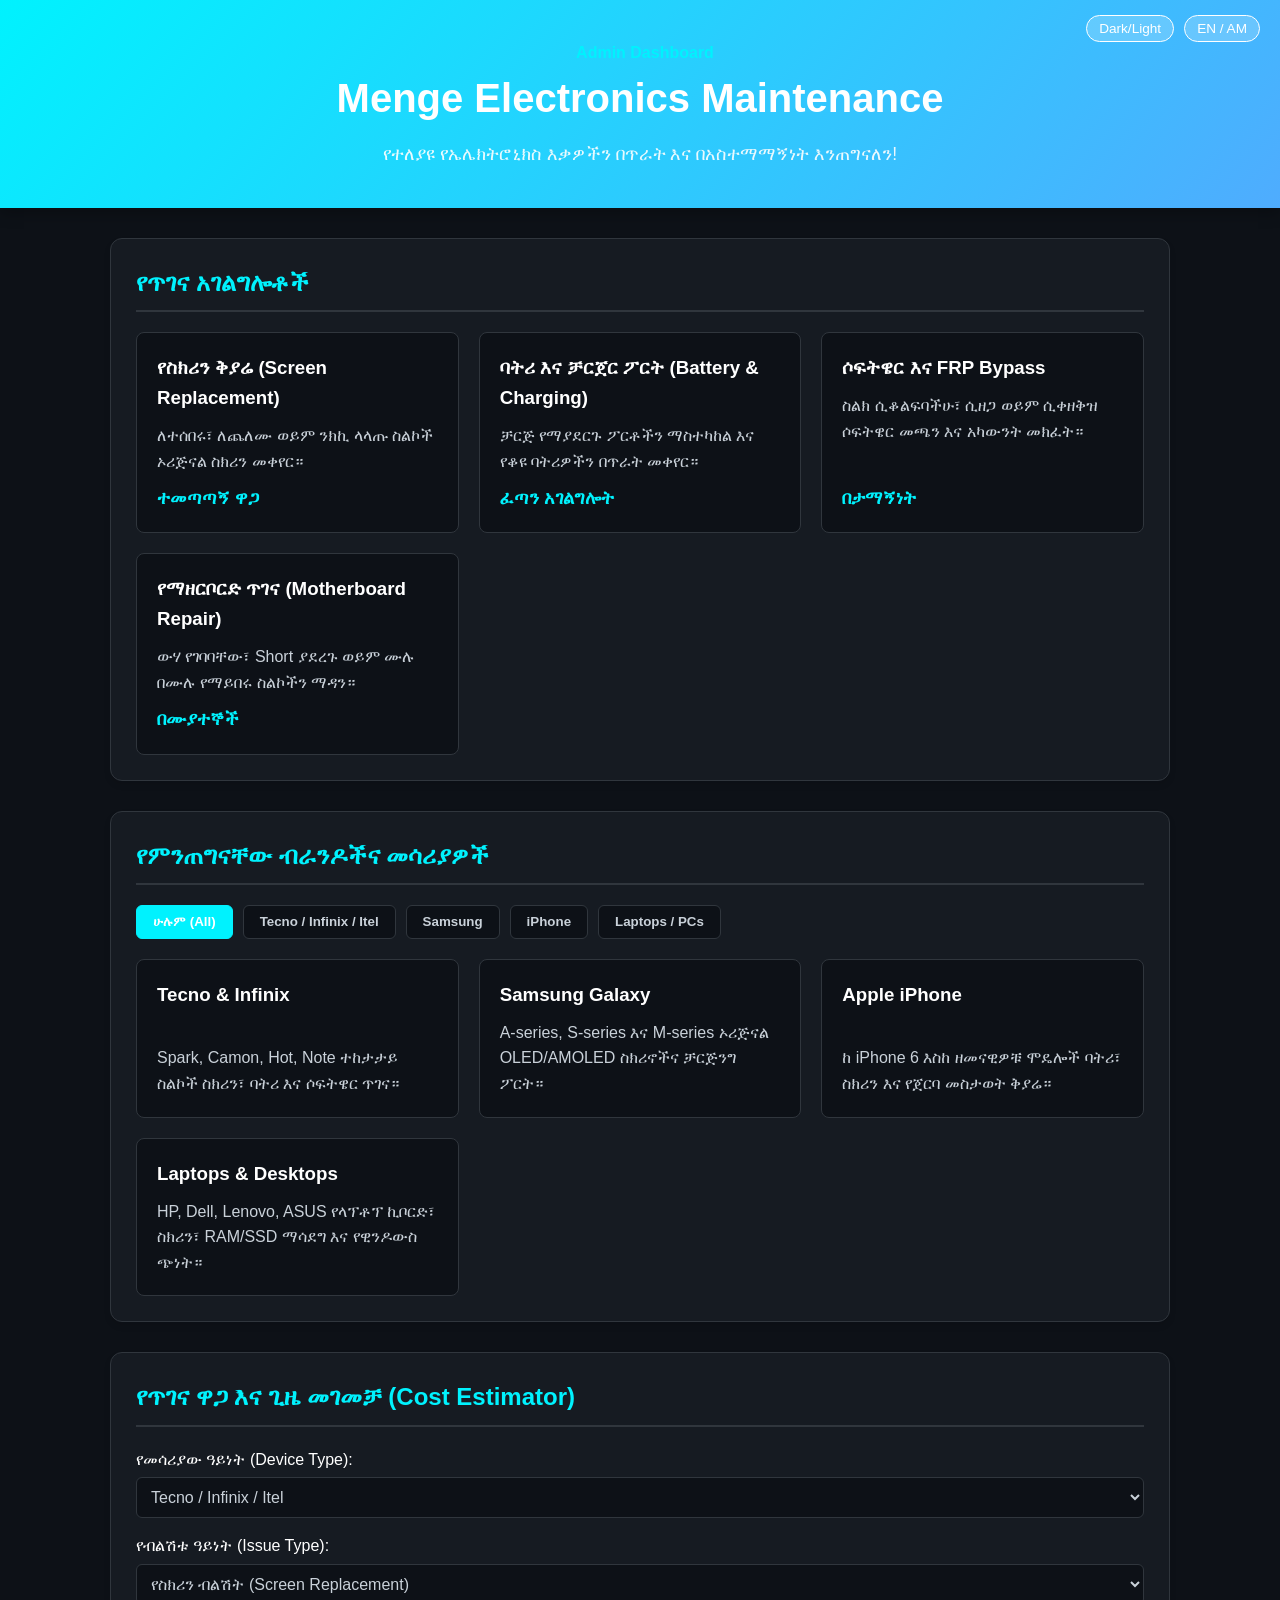
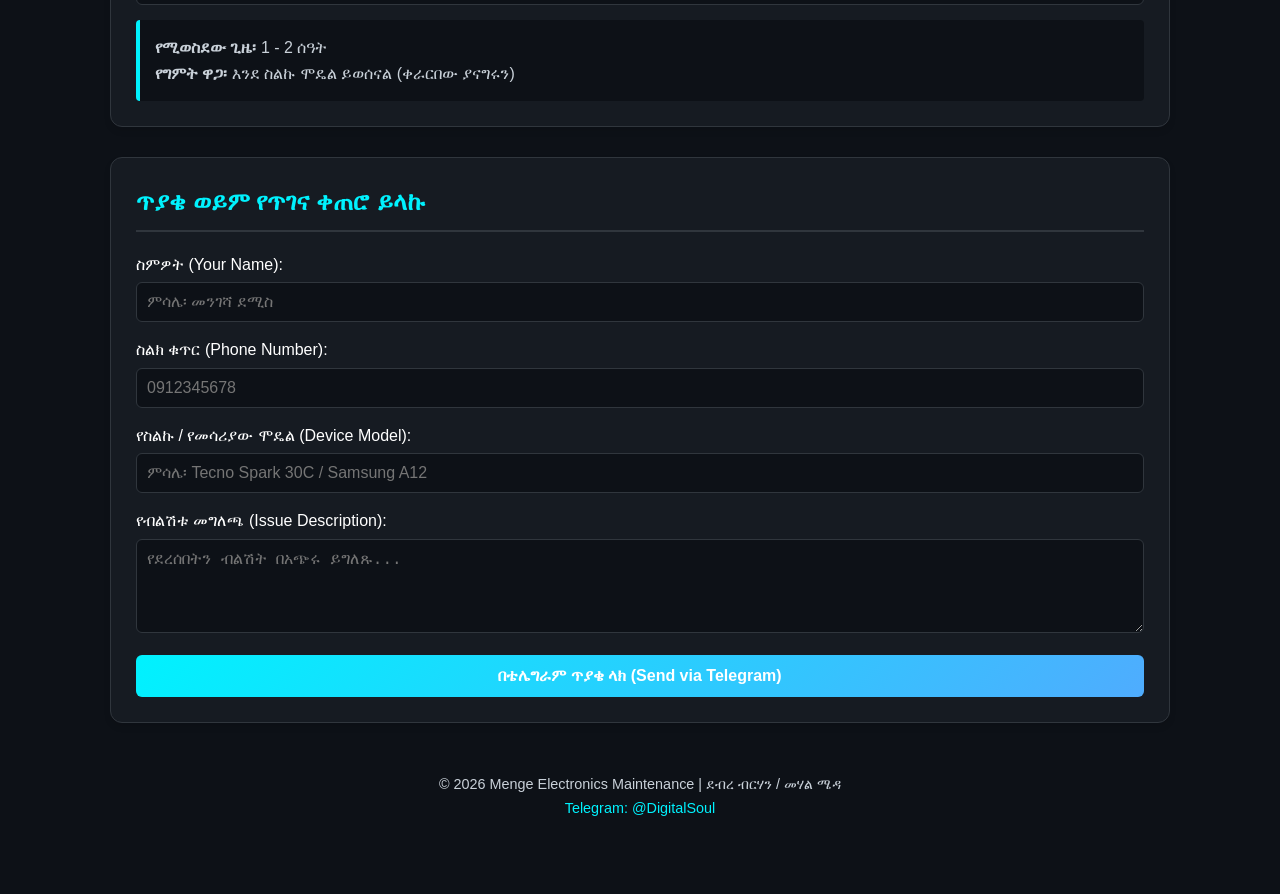
==== index.html @ 3db89419 "Add link to Admin Dashboard in index.html" ====
<!DOCTYPE html>
<html lang="am">
<head>
    <meta charset="UTF-8">
    <meta name="viewport" content="width=device-width, initial-scale=1.0">
    <title>Menge Electronics Maintenance</title>
    <style>
        :root {
            --bg-color: #0d1117;
            --card-bg: #161b22;
            --text-color: #c9d1d9;
            --text-heading: #ffffff;
            --accent-color: #00f2fe;
            --accent-secondary: #4facfe;
            --border-color: #30363d;
            --font-main: 'Segoe UI', Tahoma, Geneva, Verdana, sans-serif;
        }

        [data-theme="light"] {
            --bg-color: #f4f6f9;
            --card-bg: #ffffff;
            --text-color: #24292e;
            --text-heading: #000000;
            --accent-color: #0052d4;
            --accent-secondary: #4364f7;
            --border-color: #e1e4e8;
        }

        * {
            box-sizing: border-box;
            margin: 0;
            padding: 0;
            transition: background-color 0.3s, color 0.3s;
        }

        body {
            font-family: var(--font-main);
            background-color: var(--bg-color);
            color: var(--text-color);
            line-height: 1.6;
            padding-bottom: 50px;
        }

        header {
            background: linear-gradient(135deg, var(--accent-color), var(--accent-secondary));
            color: #fff;
            padding: 40px 20px;
            text-align: center;
            position: relative;
            box-shadow: 0 4px 15px rgba(0,0,0,0.3);
        }

        header h1 {
            font-size: 2.5rem;
            margin-bottom: 10px;
            color: #fff;
        }

        header p {
            font-size: 1.1rem;
            opacity: 0.9;
        }

        .controls {
            position: absolute;
            top: 15px;
            right: 20px;
            display: flex;
            gap: 10px;
        }

        .btn-ctrl {
            background: rgba(255,255,255,0.2);
            border: 1px solid #fff;
            color: #fff;
            padding: 5px 12px;
            border-radius: 20px;
            cursor: pointer;
            font-size: 0.85rem;
        }

        .btn-ctrl:hover {
            background: rgba(255,255,255,0.4);
        }

        .container {
            max-width: 1100px;
            margin: 30px auto;
            padding: 0 20px;
        }

        section {
            background: var(--card-bg);
            border: 1px solid var(--border-color);
            border-radius: 12px;
            padding: 25px;
            margin-bottom: 30px;
            box-shadow: 0 4px 6px rgba(0,0,0,0.1);
        }

        h2 {
            color: var(--accent-color);
            margin-bottom: 20px;
            border-bottom: 2px solid var(--border-color);
            padding-bottom: 8px;
            font-size: 1.5rem;
        }

        /* Filter Controls */
        .filter-buttons {
            display: flex;
            flex-wrap: wrap;
            gap: 10px;
            margin-bottom: 20px;
        }

        .filter-btn {
            background: var(--bg-color);
            color: var(--text-color);
            border: 1px solid var(--border-color);
            padding: 8px 16px;
            border-radius: 6px;
            cursor: pointer;
            font-weight: bold;
        }

        .filter-btn.active, .filter-btn:hover {
            background: var(--accent-color);
            color: #fff;
            border-color: var(--accent-color);
        }

        /* Service & Device Cards Grid */
        .grid {
            display: grid;
            grid-template-columns: repeat(auto-fit, minmax(280px, 1fr));
            gap: 20px;
        }

        .card {
            background: var(--bg-color);
            border: 1px solid var(--border-color);
            border-radius: 8px;
            padding: 20px;
            display: flex;
            flex-direction: column;
            justify-content: space-between;
        }

        .card h3 {
            color: var(--text-heading);
            margin-bottom: 10px;
        }

        .card .price {
            color: var(--accent-color);
            font-weight: bold;
            font-size: 1.1rem;
            margin-top: 10px;
        }

        /* Form & Estimator Styles */
        .form-group {
            margin-bottom: 15px;
        }

        label {
            display: block;
            margin-bottom: 5px;
            color: var(--text-heading);
            font-weight: 500;
        }

        input, select, textarea {
            width: 100%;
            padding: 10px;
            background: var(--bg-color);
            border: 1px solid var(--border-color);
            color: var(--text-color);
            border-radius: 6px;
            font-size: 1rem;
        }

        input:focus, select:focus, textarea:focus {
            outline: none;
            border-color: var(--accent-color);
        }

        .btn-submit {
            background: linear-gradient(135deg, var(--accent-color), var(--accent-secondary));
            color: #fff;
            border: none;
            padding: 12px 20px;
            border-radius: 6px;
            cursor: pointer;
            font-size: 1rem;
            font-weight: bold;
            width: 100%;
        }

        .btn-submit:hover {
            opacity: 0.9;
        }

        .estimate-result {
            margin-top: 15px;
            padding: 15px;
            background: var(--bg-color);
            border-left: 4px solid var(--accent-color);
            border-radius: 4px;
        }

        footer {
            text-align: center;
            padding: 20px;
            color: var(--text-color);
            font-size: 0.9rem;
        }

        a {
            color: var(--accent-color);
            text-decoration: none;
        }

        a:hover {
            text-decoration: underline;
        }
    </style>
</head>
<body>

    <header>
        <div class="controls">
            <button class="btn-ctrl" onclick="toggleTheme()">Dark/Light</button>
            <button class="btn-ctrl" onclick="toggleLanguage()">EN / AM</button>
        </div>
        <a href="admin.html" style="color: var(--accent-color); font-weight: bold; margin-left: 10px;">Admin Dashboard</a>
        <h1 id="title">Menge Electronics Maintenance</h1>
        <p id="subtitle">የተለያዩ የኤሌክትሮኒክስ እቃዎችን በጥራት እና በአስተማማኝነት እንጠግናለን!</p>
    </header>

    <div class="container">

        <!-- 1. የምንሰጣቸው አገልግሎቶች -->
        <section>
            <h2 id="sec-services">የጥገና አገልግሎቶች</h2>
            <div class="grid">
                <div class="card">
                    <div>
                        <h3 id="srv1-title">የስክሪን ቅያሬ (Screen Replacement)</h3>
                        <p id="srv1-desc">ለተሰበሩ፣ ለጨለሙ ወይም ንክኪ ላላጡ ስልኮች ኦሪጅናል ስክሪን መቀየር።</p>
                    </div>
                    <div class="price">ተመጣጣኝ ዋጋ</div>
                </div>
                <div class="card">
                    <div>
                        <h3 id="srv2-title">ባትሪ እና ቻርጀር ፖርት (Battery & Charging)</h3>
                        <p id="srv2-desc">ቻርጅ የማያደርጉ ፖርቶችን ማስተካከል እና የቆዩ ባትሪዎችን በጥራት መቀየር።</p>
                    </div>
                    <div class="price">ፈጣን አገልግሎት</div>
                </div>
                <div class="card">
                    <div>
                        <h3 id="srv3-title">ሶፍትዌር እና FRP Bypass</h3>
                        <p id="srv3-desc">ስልክ ሲቆልፍባችሁ፣ ሲዘጋ ወይም ሲቀዘቅዝ ሶፍትዌር መጫን እና አካውንት መክፈት።</p>
                    </div>
                    <div class="price">በታማኝነት</div>
                </div>
                <div class="card">
                    <div>
                        <h3 id="srv4-title">የማዘርቦርድ ጥገና (Motherboard Repair)</h3>
                        <p id="srv4-desc">ውሃ የገባባቸው፣ Short ያደረጉ ወይም ሙሉ በሙሉ የማይበሩ ስልኮችን ማዳን።</p>
                    </div>
                    <div class="price">በሙያተኞች</div>
                </div>
            </div>
        </section>

        <!-- 2. የምንጠግናቸው የኤሌክትሮኒክስ ዓይነቶች -->
        <section>
            <h2 id="sec-brands">የምንጠግናቸው ብራንዶችና መሳሪያዎች</h2>
            <div class="filter-buttons">
                <button class="filter-btn active" onclick="filterBrands('all')">ሁሉም (All)</button>
                <button class="filter-btn" onclick="filterBrands('tecno')">Tecno / Infinix / Itel</button>
                <button class="filter-btn" onclick="filterBrands('samsung')">Samsung</button>
                <button class="filter-btn" onclick="filterBrands('iphone')">iPhone</button>
                <button class="filter-btn" onclick="filterBrands('laptop')">Laptops / PCs</button>
            </div>
            
            <div class="grid" id="brand-grid">
                <div class="card brand-item tecno">
                    <h3>Tecno & Infinix</h3>
                    <p>Spark, Camon, Hot, Note ተከታታይ ስልኮች ስክሪን፣ ባትሪ እና ሶፍትዌር ጥገና።</p>
                </div>
                <div class="card brand-item samsung">
                    <h3>Samsung Galaxy</h3>
                    <p>A-series, S-series እና M-series ኦሪጅናል OLED/AMOLED ስክሪኖችና ቻርጅንግ ፖርት።</p>
                </div>
                <div class="card brand-item iphone">
                    <h3>Apple iPhone</h3>
                    <p>ከ iPhone 6 እስከ ዘመናዊዎቹ ሞዴሎች ባትሪ፣ ስክሪን እና የጀርባ መስታወት ቅያሬ።</p>
                </div>
                <div class="card brand-item laptop">
                    <h3>Laptops & Desktops</h3>
                    <p>HP, Dell, Lenovo, ASUS የላፕቶፕ ኪቦርድ፣ ስክሪን፣ RAM/SSD ማሳደግ እና የዊንዶውስ ጭነት።</p>
                </div>
            </div>
        </section>

        <!-- 3. የዋጋ እና ጊዜ መገመቻ Calculator -->
        <section>
            <h2 id="sec-calc">የጥገና ዋጋ እና ጊዜ መገመቻ (Cost Estimator)</h2>
            <div class="form-group">
                <label id="lbl-devtype">የመሳሪያው ዓይነት (Device Type):</label>
                <select id="calc-device" onchange="calculateEstimate()">
                    <option value="tecno">Tecno / Infinix / Itel</option>
                    <option value="samsung">Samsung</option>
                    <option value="iphone">iPhone</option>
                    <option value="laptop">Laptop / PC</option>
                </select>
            </div>
            <div class="form-group">
                <label id="lbl-issue">የብልሽቱ ዓይነት (Issue Type):</label>
                <select id="calc-issue" onchange="calculateEstimate()">
                    <option value="screen">የስክሪን ብልሽት (Screen Replacement)</option>
                    <option value="battery">የባትሪ / ቻርጀር ፖርት (Battery/Charging)</option>
                    <option value="software">የሶፍትዌር ችግር (Software / FRP)</option>
                    <option value="board">የማዘርቦርድ / የውሃ አደጋ (Motherboard Issue)</option>
                </select>
            </div>
            <div class="estimate-result" id="estimate-output">
                <strong>የሚወስደው ጊዜ፡</strong> 1 - 2 ሰዓት <br>
                <strong>የግምት ዋጋ፡</strong> እንደ ስልኩ ሞዴል ይወሰናል (ቀራርበው ያናግሩን)
            </div>
        </section>

        <!-- 4. የጥገና ቀጠሮ እና ጥያቄ መላኪያ -->
        <section>
            <h2 id="sec-contact">ጥያቄ ወይም የጥገና ቀጠሮ ይላኩ</h2>
            <form onsubmit="sendTelegram(event)">
                <div class="form-group">
                    <label id="lbl-name">ስምዎት (Your Name):</label>
                    <input type="text" id="cust-name" required placeholder="ምሳሌ፡ መንገሻ ደሚስ">
                </div>
                <div class="form-group">
                    <label id="lbl-phone">ስልክ ቁጥር (Phone Number):</label>
                    <input type="tel" id="cust-phone" required placeholder="0912345678">
                </div>
                <div class="form-group">
                    <label id="lbl-model">የስልኩ / የመሳሪያው ሞዴል (Device Model):</label>
                    <input type="text" id="cust-model" placeholder="ምሳሌ፡ Tecno Spark 30C / Samsung A12">
                </div>
                <div class="form-group">
                    <label id="lbl-desc">የብልሽቱ መግለጫ (Issue Description):</label>
                    <textarea id="cust-msg" rows="4" placeholder="የደረሰበትን ብልሽት በአጭሩ ይግለጹ..."></textarea>
                </div>
                <button type="submit" class="btn-submit" id="btn-send">በቴሌግራም ጥያቄ ላክ (Send via Telegram)</button>
            </form>
        </section>

    </div>

    <footer>
        <p>&copy; 2026 Menge Electronics Maintenance | ደብረ ብርሃን / መሃል ሜዳ</p>
        <p><a href="https://t.me/DigitalSoul" target="_blank">Telegram: @DigitalSoul</a></p>
    </footer>

    <script>
        // Language State & Content
        let currentLang = 'am';
        const langData = {
            am: {
                title: "Menge Electronics Maintenance",
                subtitle: "የተለያዩ የኤሌክትሮኒክስ እቃዎችን በጥራት እና በአስተማማኝነት እንጠግናለን!",
                secServices: "የጥገና አገልግሎቶች",
                secBrands: "የምንጠግናቸው ብራንዶችና መሳሪያዎች",
                secCalc: "የጥገና ዋጋ እና ጊዜ መገመቻ (Cost Estimator)",
                secContact: "ጥያቄ ወይም የጥገና ቀጠሮ ይላኩ",
                lblDevtype: "የመሳሪያው ዓይነት (Device Type):",
                lblIssue: "የብልሽቱ ዓይነት (Issue Type):",
                lblName: "ስምዎት (Your Name):",
                lblPhone: "ስልክ ቁጥር (Phone Number):",
                lblModel: "የስልኩ / የመሳሪያው ሞዴል (Device Model):",
                lblDesc: "የብልሽቱ መግለጫ (Issue Description):",
                btnSend: "በቴሌግራም ጥያቄ ላክ (Send via Telegram)"
            },
            en: {
                title: "Menge Electronics Maintenance",
                subtitle: "Professional & Reliable Electronics Repair Services!",
                secServices: "Our Repair Services",
                secBrands: "Supported Brands & Devices",
                secCalc: "Repair Cost & Time Estimator",
                secContact: "Book a Repair or Send Inquiry",
                lblDevtype: "Device Type:",
                lblIssue: "Issue Type:",
                lblName: "Your Name:",
                lblPhone: "Phone Number:",
                lblModel: "Device Model:",
                lblDesc: "Issue Description:",
                btnSend: "Send via Telegram"
            }
        };

        function toggleLanguage() {
            currentLang = currentLang === 'am' ? 'en' : 'am';
            const data = langData[currentLang];
            document.getElementById('title').innerText = data.title;
            document.getElementById('subtitle').innerText = data.subtitle;
            document.getElementById('sec-services').innerText = data.secServices;
            document.getElementById('sec-brands').innerText = data.secBrands;
            document.getElementById('sec-calc').innerText = data.secCalc;
            document.getElementById('sec-contact').innerText = data.secContact;
            document.getElementById('lbl-devtype').innerText = data.lblDevtype;
            document.getElementById('lbl-issue').innerText = data.lblIssue;
            document.getElementById('lbl-name').innerText = data.lblName;
            document.getElementById('lbl-phone').innerText = data.lblPhone;
            document.getElementById('lbl-model').innerText = data.lblModel;
            document.getElementById('lbl-desc').innerText = data.lblDesc;
            document.getElementById('btn-send').innerText = data.btnSend;
        }

        // Theme Switcher
        function toggleTheme() {
            const body = document.body;
            if (body.getAttribute('data-theme') === 'light') {
                body.removeAttribute('data-theme');
            } else {
                body.setAttribute('data-theme', 'light');
            }
        }

        // Brand Filter Function
        function filterBrands(category) {
            const items = document.querySelectorAll('.brand-item');
            const btns = document.querySelectorAll('.filter-btn');
            
            btns.forEach(btn => btn.classList.remove('active'));
            event.target.classList.add('active');

            items.forEach(item => {
                if (category === 'all' || item.classList.contains(category)) {
                    item.style.display = 'block';
                } else {
                    item.style.display = 'none';
                }
            });
        }

        // Estimator Calculation
        function calculateEstimate() {
            const device = document.getElementById('calc-device').value;
            const issue = document.getElementById('calc-issue').value;
            const output = document.getElementById('estimate-output');

            let time = "1 - 2 ሰዓት";
            let note = "እንደ ሞዴሉ ይለያያል";

            if (issue === 'screen') {
                time = "30 ደቂቃ - 1:30 ሰዓት";
            } else if (issue === 'software') {
                time = "20 - 45 ደቂቃ";
            } else if (issue === 'board') {
                time = "1 - 2 ቀን (ዝርዝር ምርመራ ያስፈልገዋል)";
            }

            if (currentLang === 'en') {
                output.innerHTML = `<strong>Estimated Time:</strong> ${time}<br><strong>Note:</strong> Exact price depends on specific model parts.`;
            } else {
                output.innerHTML = `<strong>የሚወስደው ግምታዊ ጊዜ፡</strong> ${time}<br><strong>ማስታወሻ፡</strong> ትክክለኛ ዋጋ እንደ እቃው እና ሞዴሉ ይወሰናል፤ በአካል ወይም በስልክ ያናግሩን።`;
            }
        }

        // Telegram Direct Link Integration
        function sendTelegram(e) {
            e.preventDefault();
            const name = document.getElementById('cust-name').value;
            const phone = document.getElementById('cust-phone').value;
            const model = document.getElementById('cust-model').value;
            const msg = document.getElementById('cust-msg').value;

            const text = `ሰላም Menge Electronics!%0A%0A*የጥገና ጥያቄ፡*%0A- *ስም:* ${name}%0A- *ስልክ:* ${phone}%0A- *ሞዴል:* ${model}%0A- *የብልሽት መግለጫ:* ${msg}`;
            
            // Telegram URL scheme
            window.open(`https://t.me/DigitalSoul?text=${text}`, '_blank');
        }
    </script>
</body>
</html>
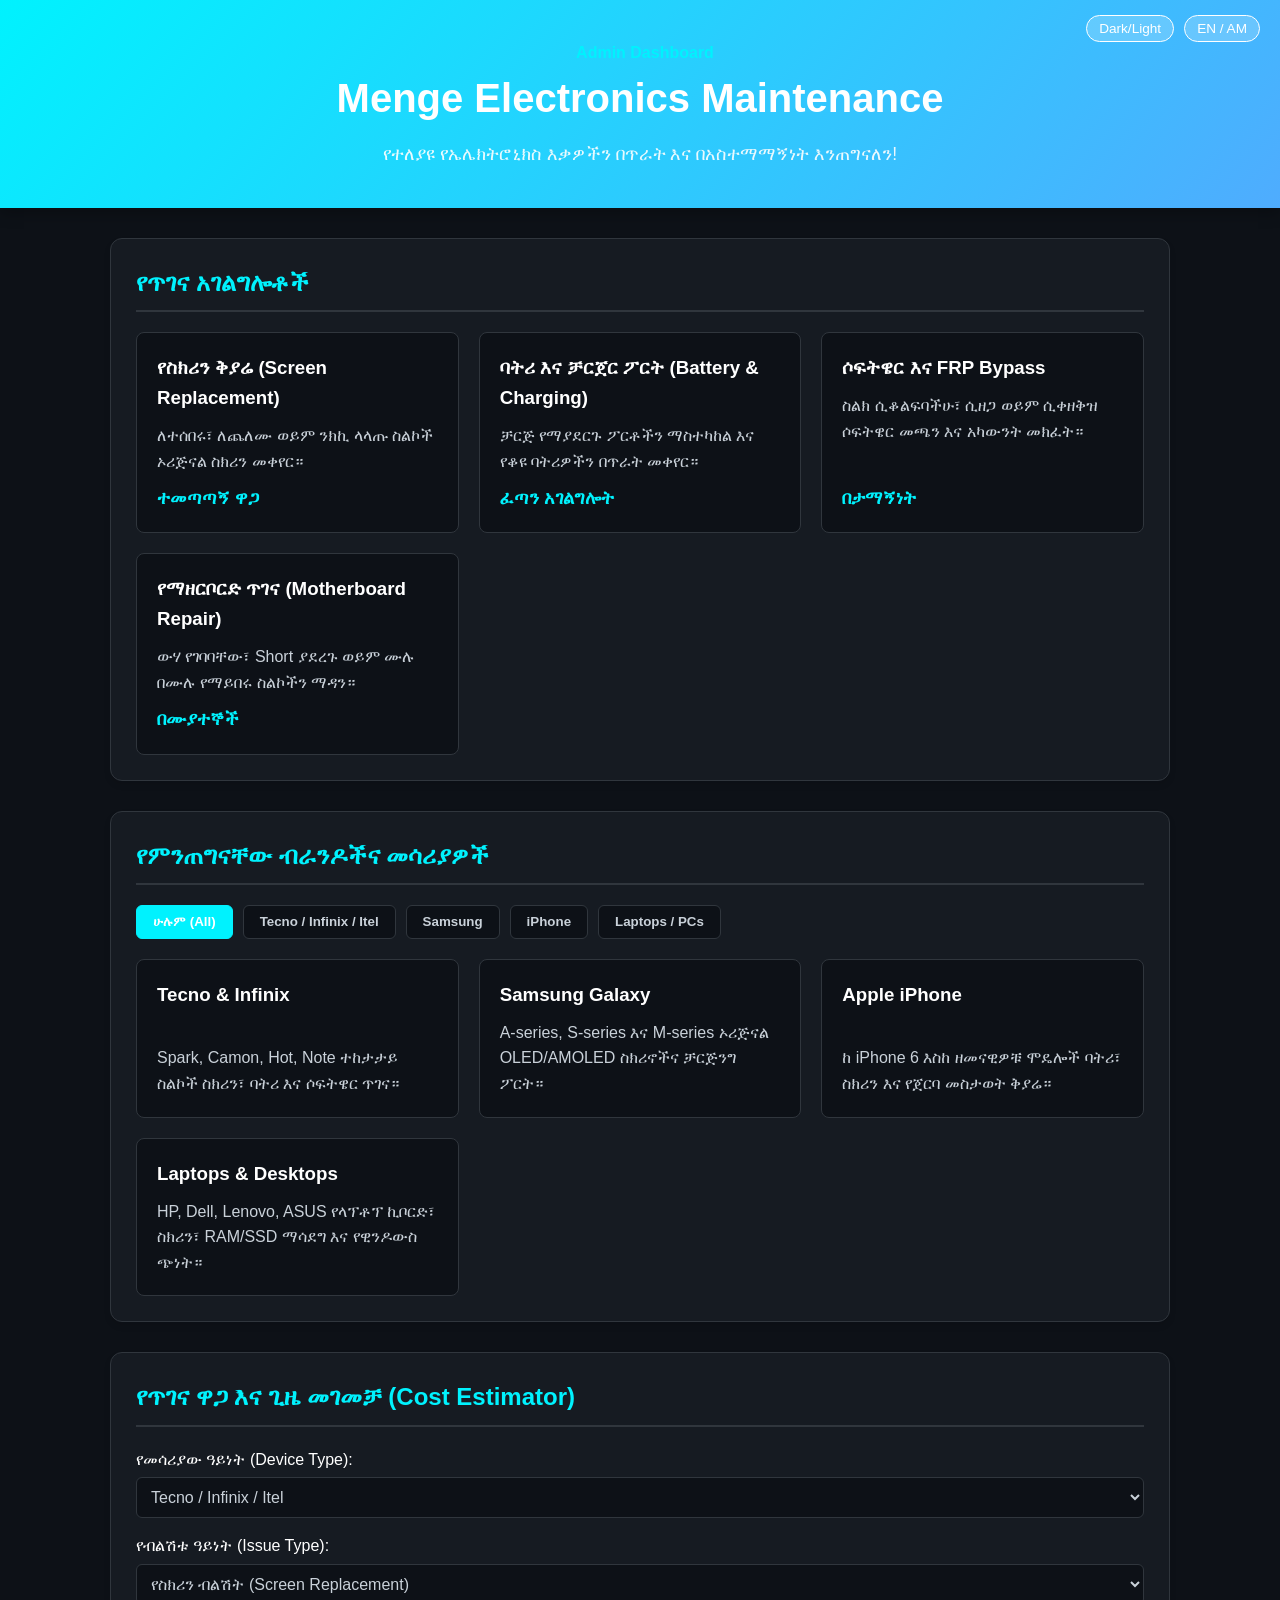
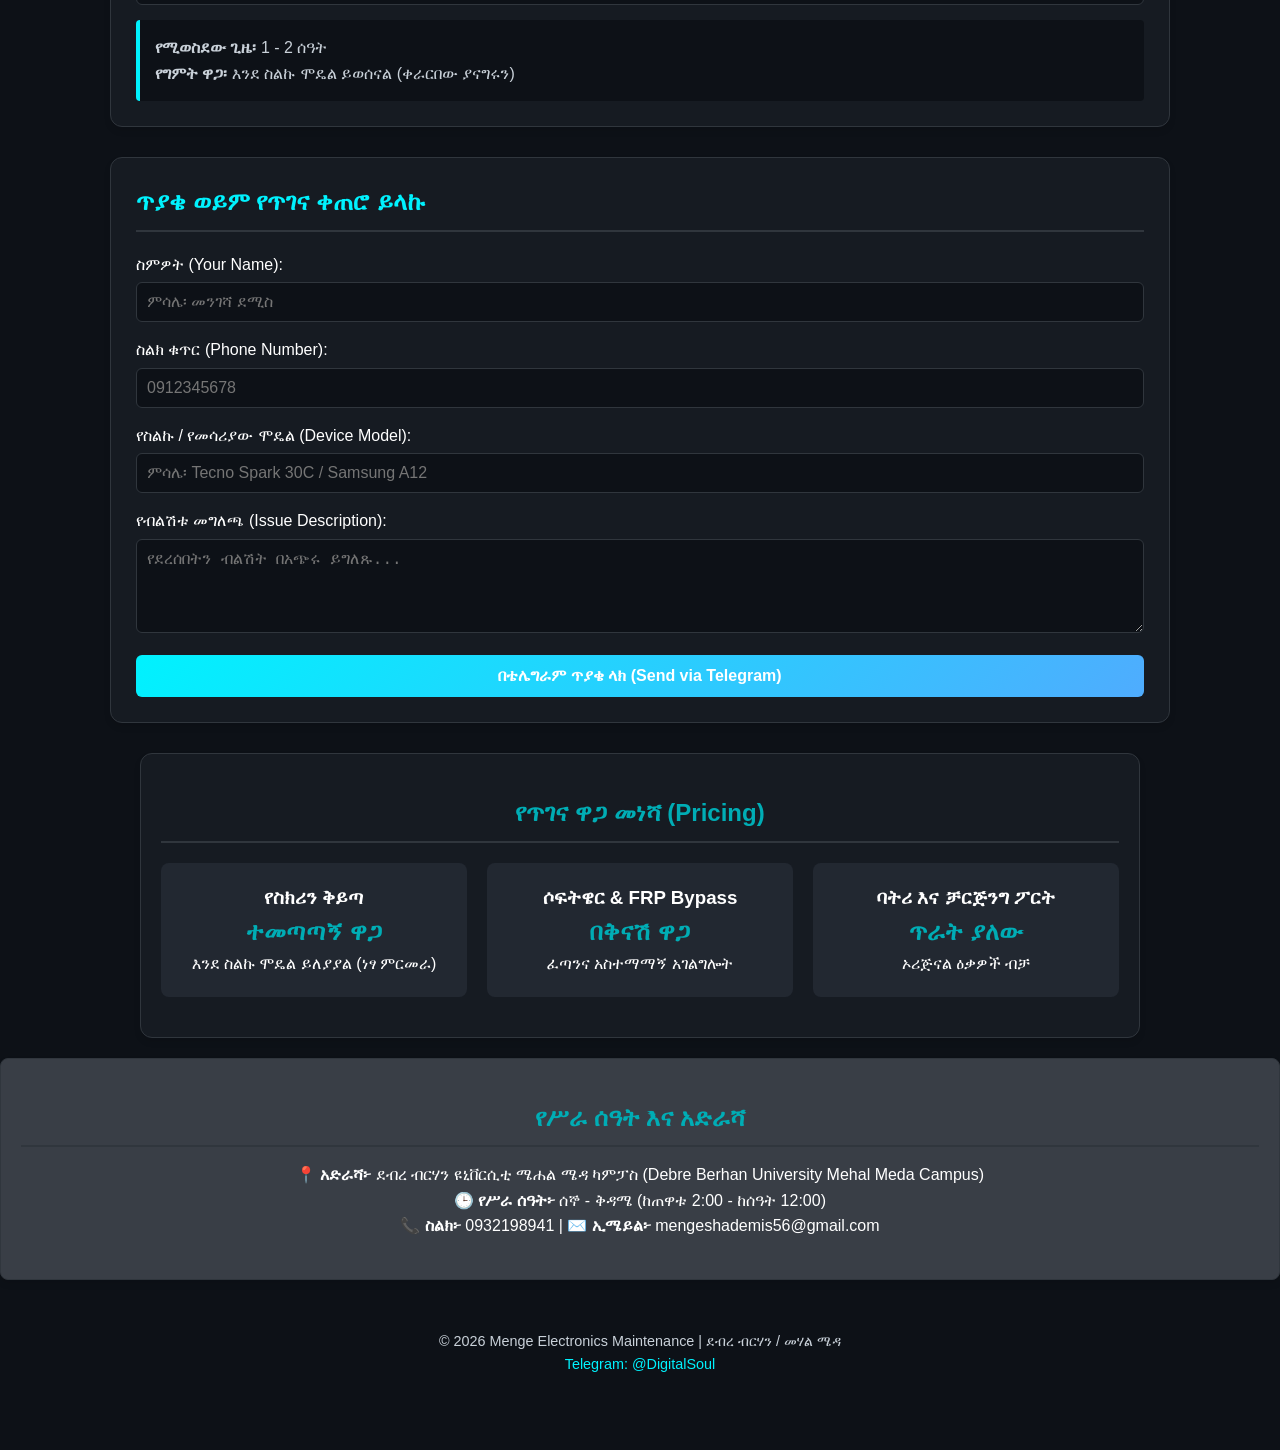
==== commit 65c16d77: "Add pricing and location information sections Added pricing and location sections with relevant deta" ====
--- a/index.html
+++ b/index.html
@@ -359,7 +359,34 @@
         </section>
 
     </div>
-
+<!-- የጥገና ዋጋ እና አድራሻ (Pricing & Location) -->
+<section class="pricing-section" style="padding: 40px 20px; max-width: 1000px; margin: auto;">
+    <h2 style="text-align: center; color: #00adb5; margin-bottom: 20px;">የጥገና ዋጋ መነሻ (Pricing)</h2>
+    <div style="display: flex; gap: 20px; flex-wrap: wrap; justify-content: center;">
+        <div style="background: #222831; padding: 20px; border-radius: 8px; flex: 1; min-width: 250px; text-align: center; color: white;">
+            <h3>የስክሪን ቅይጣ</h3>
+            <p style="font-size: 24px; color: #00adb5; font-weight: bold;">ተመጣጣኝ ዋጋ</p>
+            <p>እንደ ስልኩ ሞዴል ይለያያል (ነፃ ምርመራ)</p>
+        </div>
+        <div style="background: #222831; padding: 20px; border-radius: 8px; flex: 1; min-width: 250px; text-align: center; color: white;">
+            <h3>ሶፍትዌር & FRP Bypass</h3>
+            <p style="font-size: 24px; color: #00adb5; font-weight: bold;">በቅናሽ ዋጋ</p>
+            <p>ፈጣንና አስተማማኝ አገልግሎት</p>
+        </div>
+        <div style="background: #222831; padding: 20px; border-radius: 8px; flex: 1; min-width: 250px; text-align: center; color: white;">
+            <h3>ባትሪ እና ቻርጅንግ ፖርት</h3>
+            <p style="font-size: 24px; color: #00adb5; font-weight: bold;">ጥራት ያለው</p>
+            <p>ኦሪጅናል ዕቃዎች ብቻ</p>
+        </div>
+    </div>
+</section>
+
+<section class="info-section" style="background: #393e46; padding: 40px 20px; color: white; text-align: center; margin-top: 20px; border-radius: 8px;">
+    <h2 style="color: #00adb5; margin-bottom: 15px;">የሥራ ሰዓት እና አድራሻ</h2>
+    <p><strong>📍 አድራሻ፦</strong> ደብረ ብርሃን ዩኒቨርሲቲ ሜሐል ሜዳ ካምፓስ (Debre Berhan University Mehal Meda Campus)</p>
+    <p><strong>🕒 የሥራ ሰዓት፦</strong> ሰኞ - ቅዳሜ (ከጠዋቱ 2:00 - ከሰዓት 12:00)</p>
+    <p><strong>📞 ስልክ፦</strong> 0932198941 | <strong>✉️ ኢሜይል፦</strong> mengeshademis56@gmail.com</p>
+</section>
     <footer>
         <p>&copy; 2026 Menge Electronics Maintenance | ደብረ ብርሃን / መሃል ሜዳ</p>
         <p><a href="https://t.me/DigitalSoul" target="_blank">Telegram: @DigitalSoul</a></p>
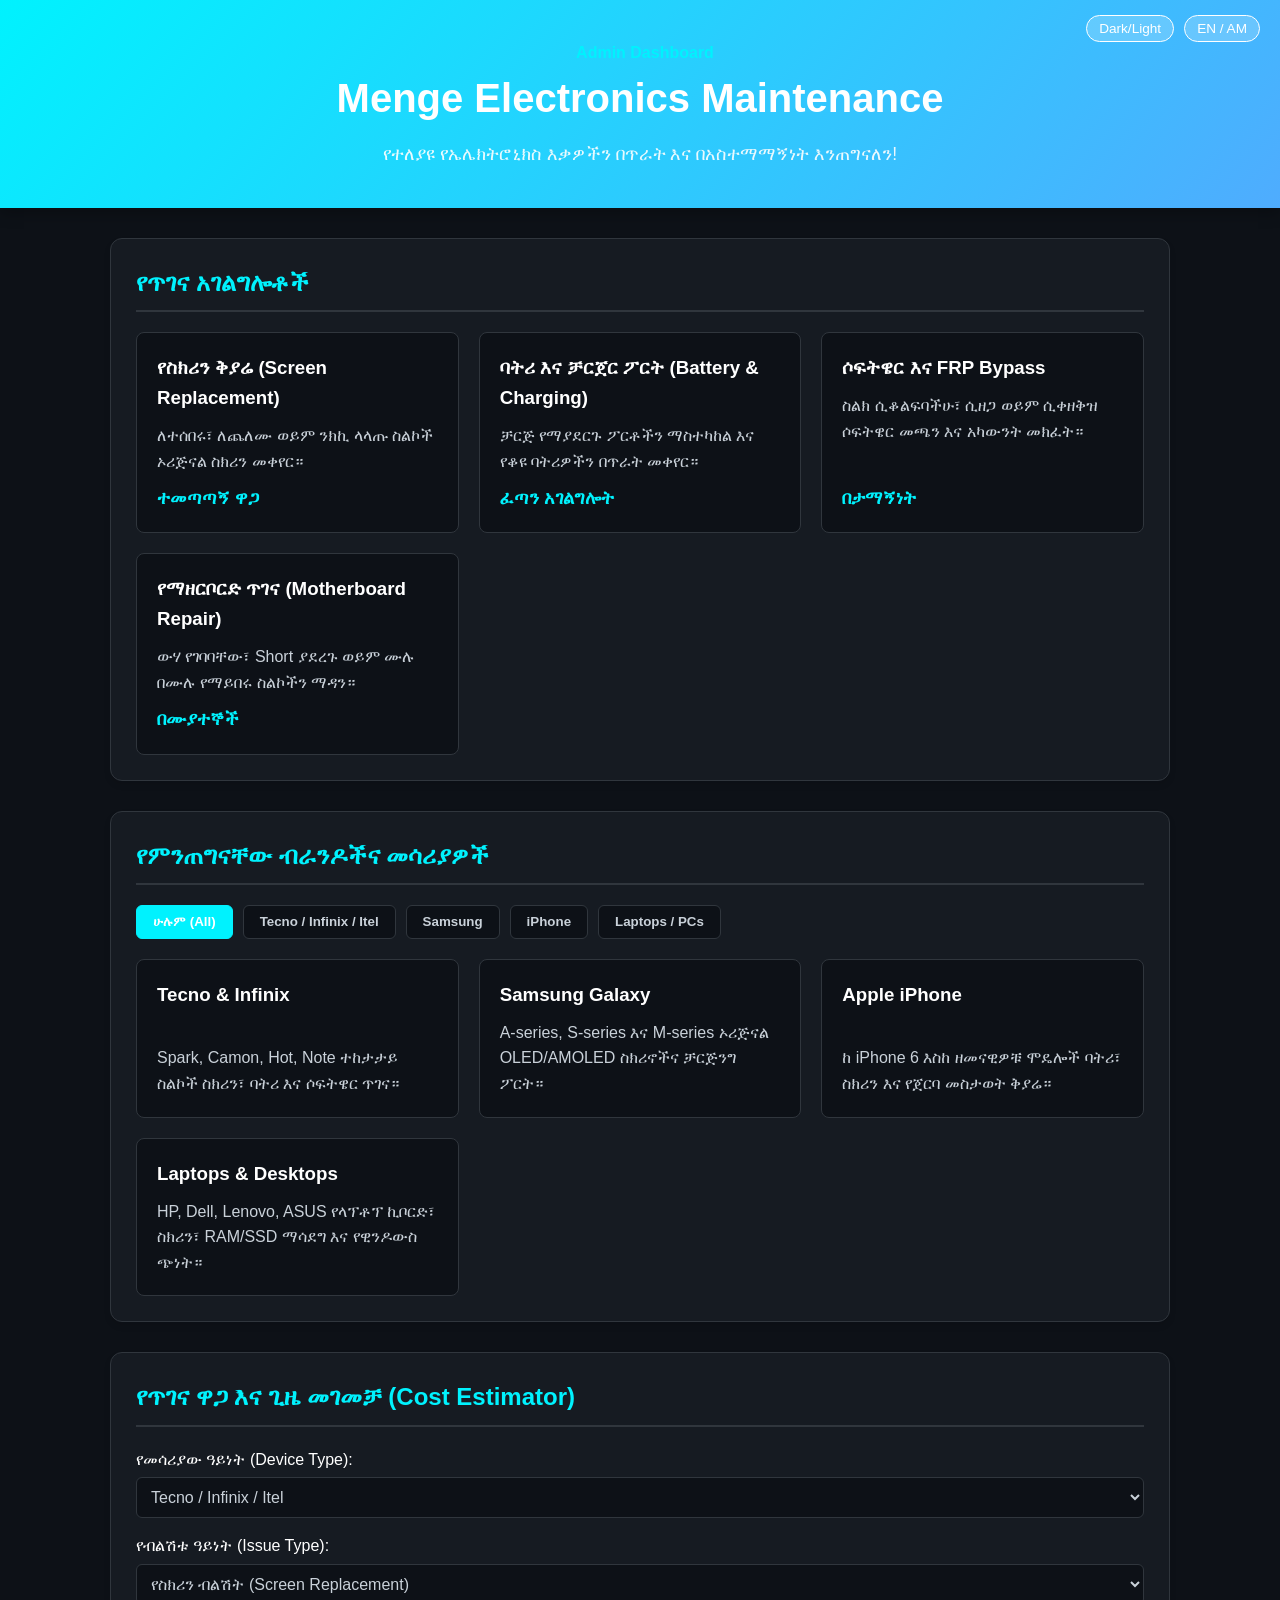
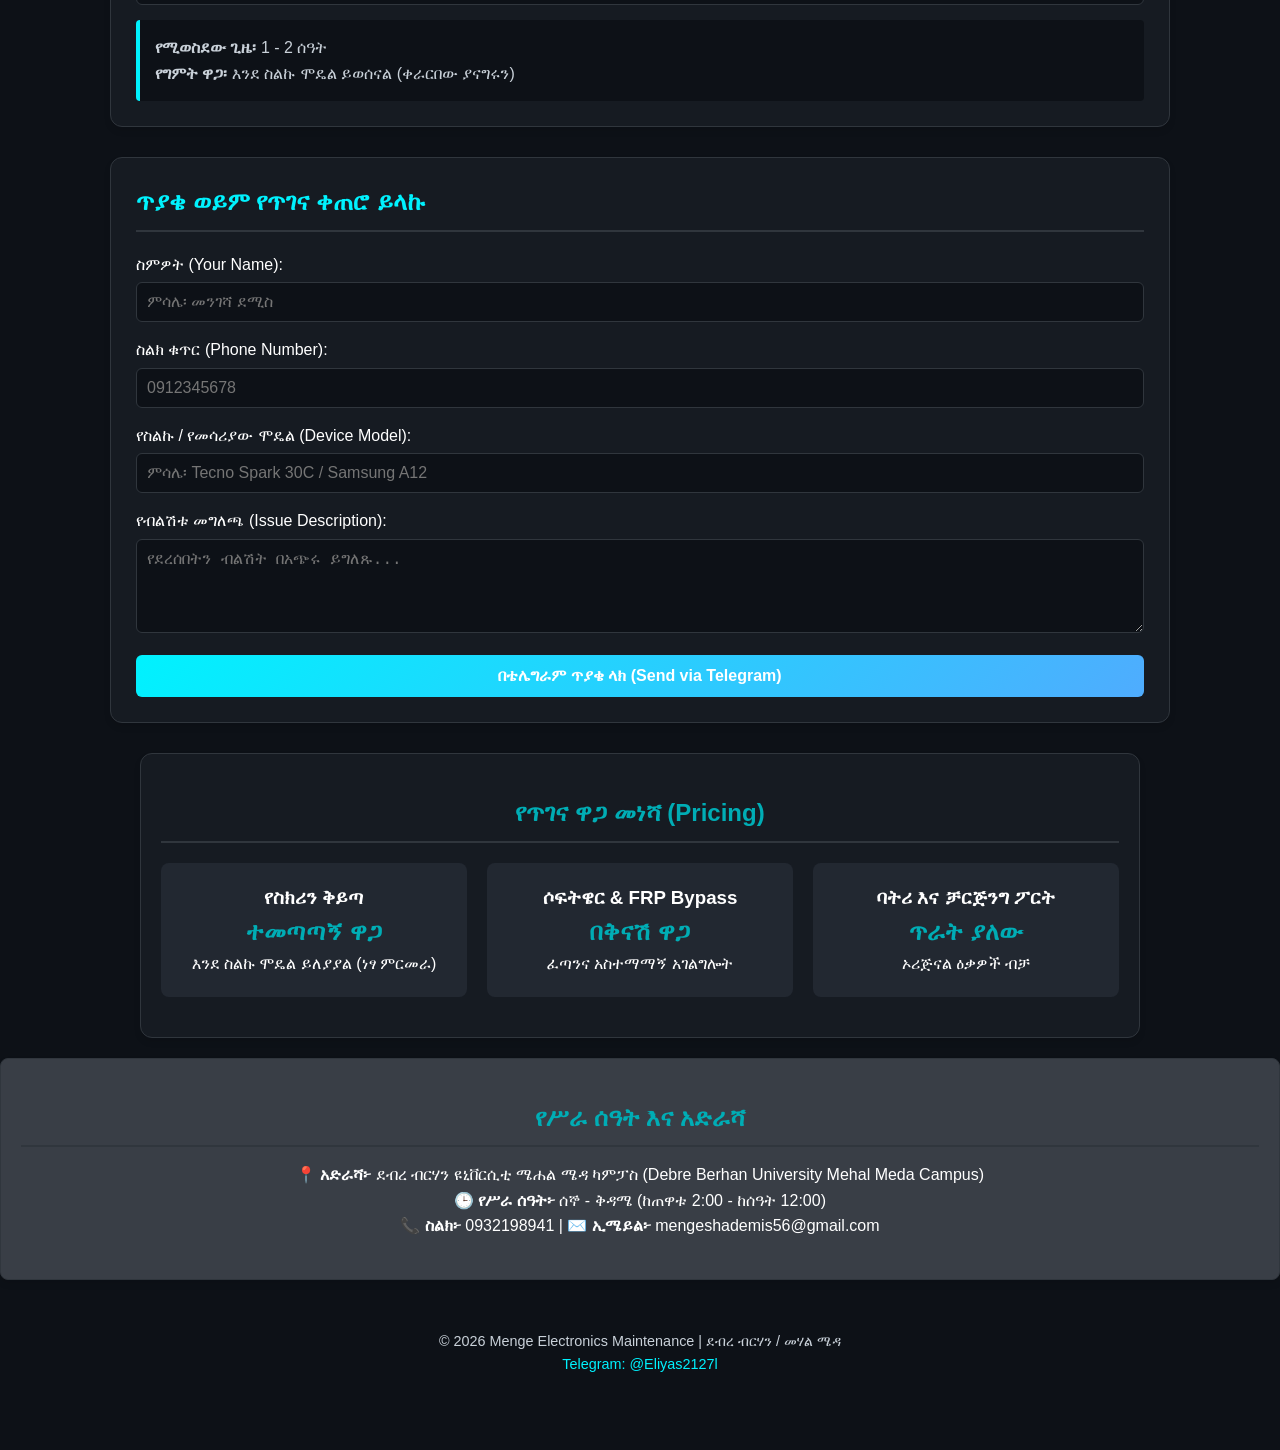
==== commit e416c1eb: "Update Telegram contact link in footer" ====
--- a/index.html
+++ b/index.html
@@ -389,7 +389,7 @@
 </section>
     <footer>
         <p>&copy; 2026 Menge Electronics Maintenance | ደብረ ብርሃን / መሃል ሜዳ</p>
-        <p><a href="https://t.me/DigitalSoul" target="_blank">Telegram: @DigitalSoul</a></p>
+        <p><a href="https://t.me/DigitalSoul" target="_blank">Telegram: @Eliyas2127l</a></p>
     </footer>
 
     <script>
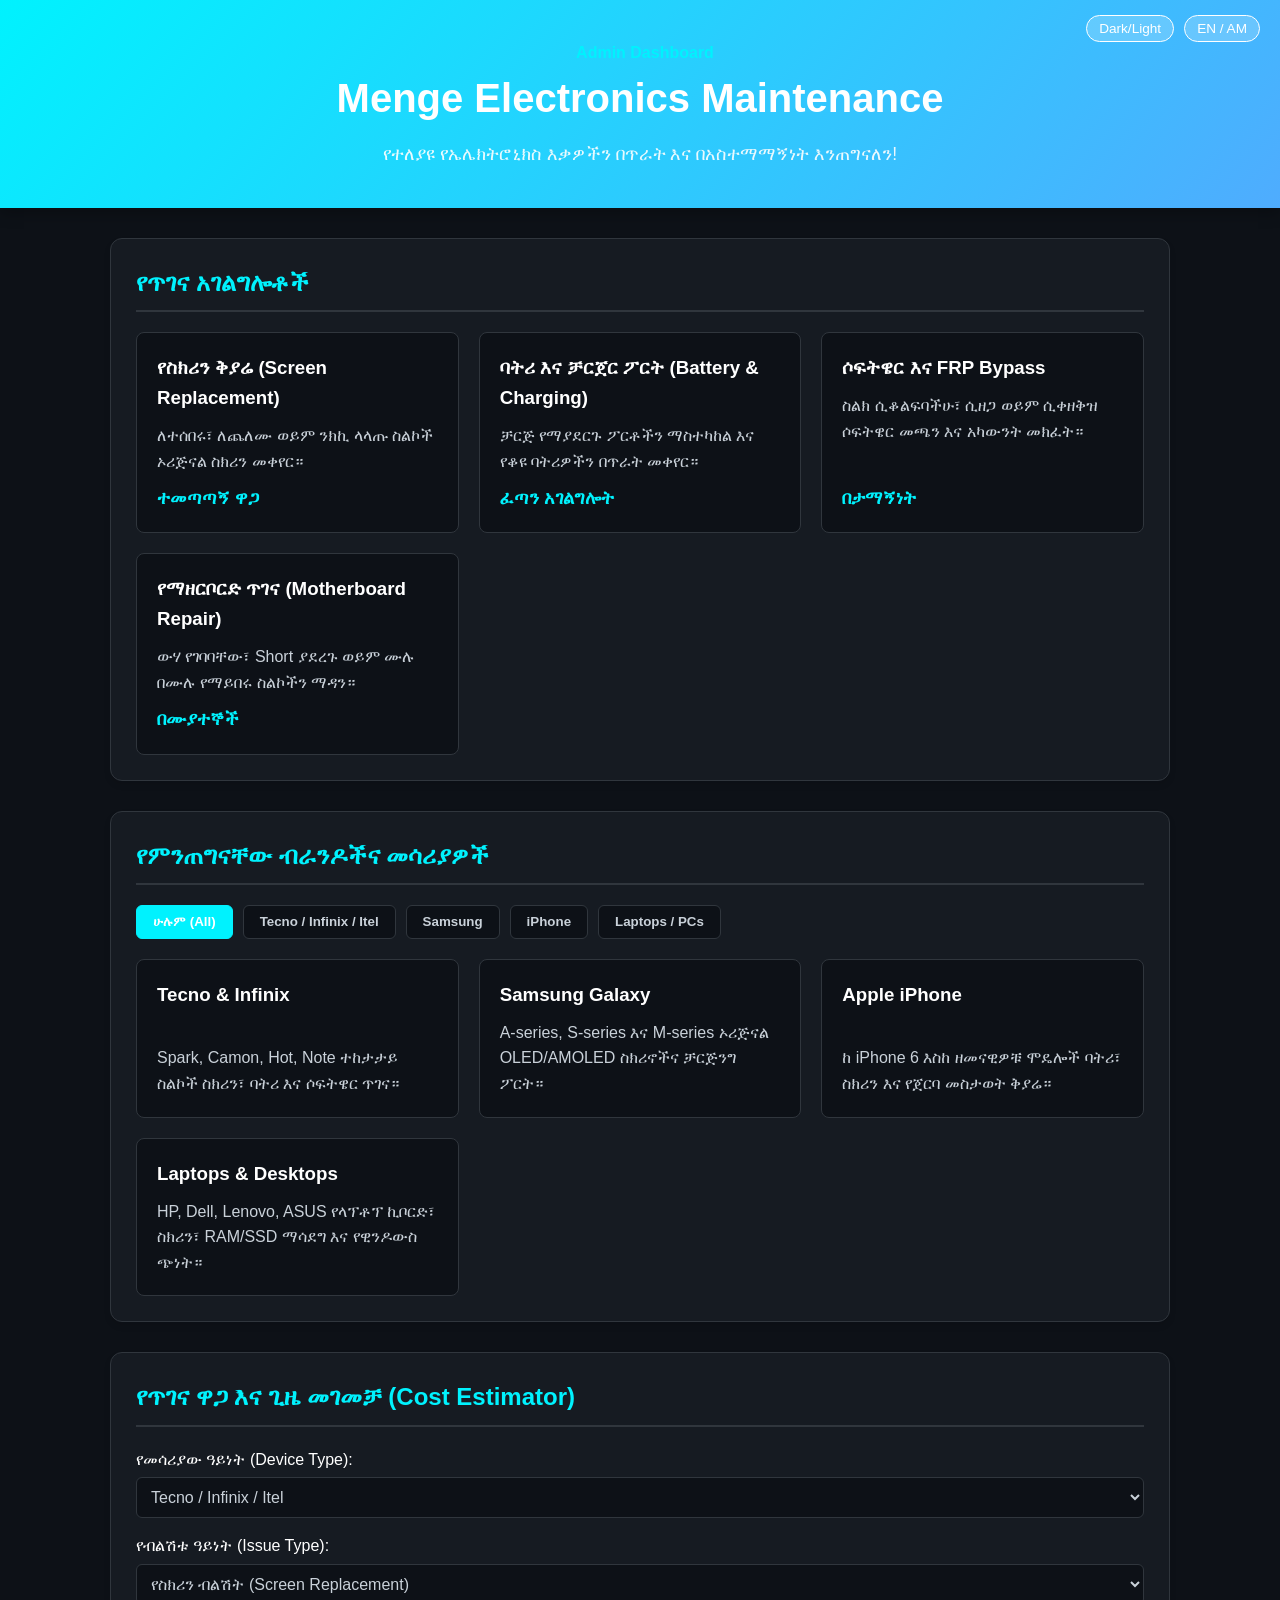
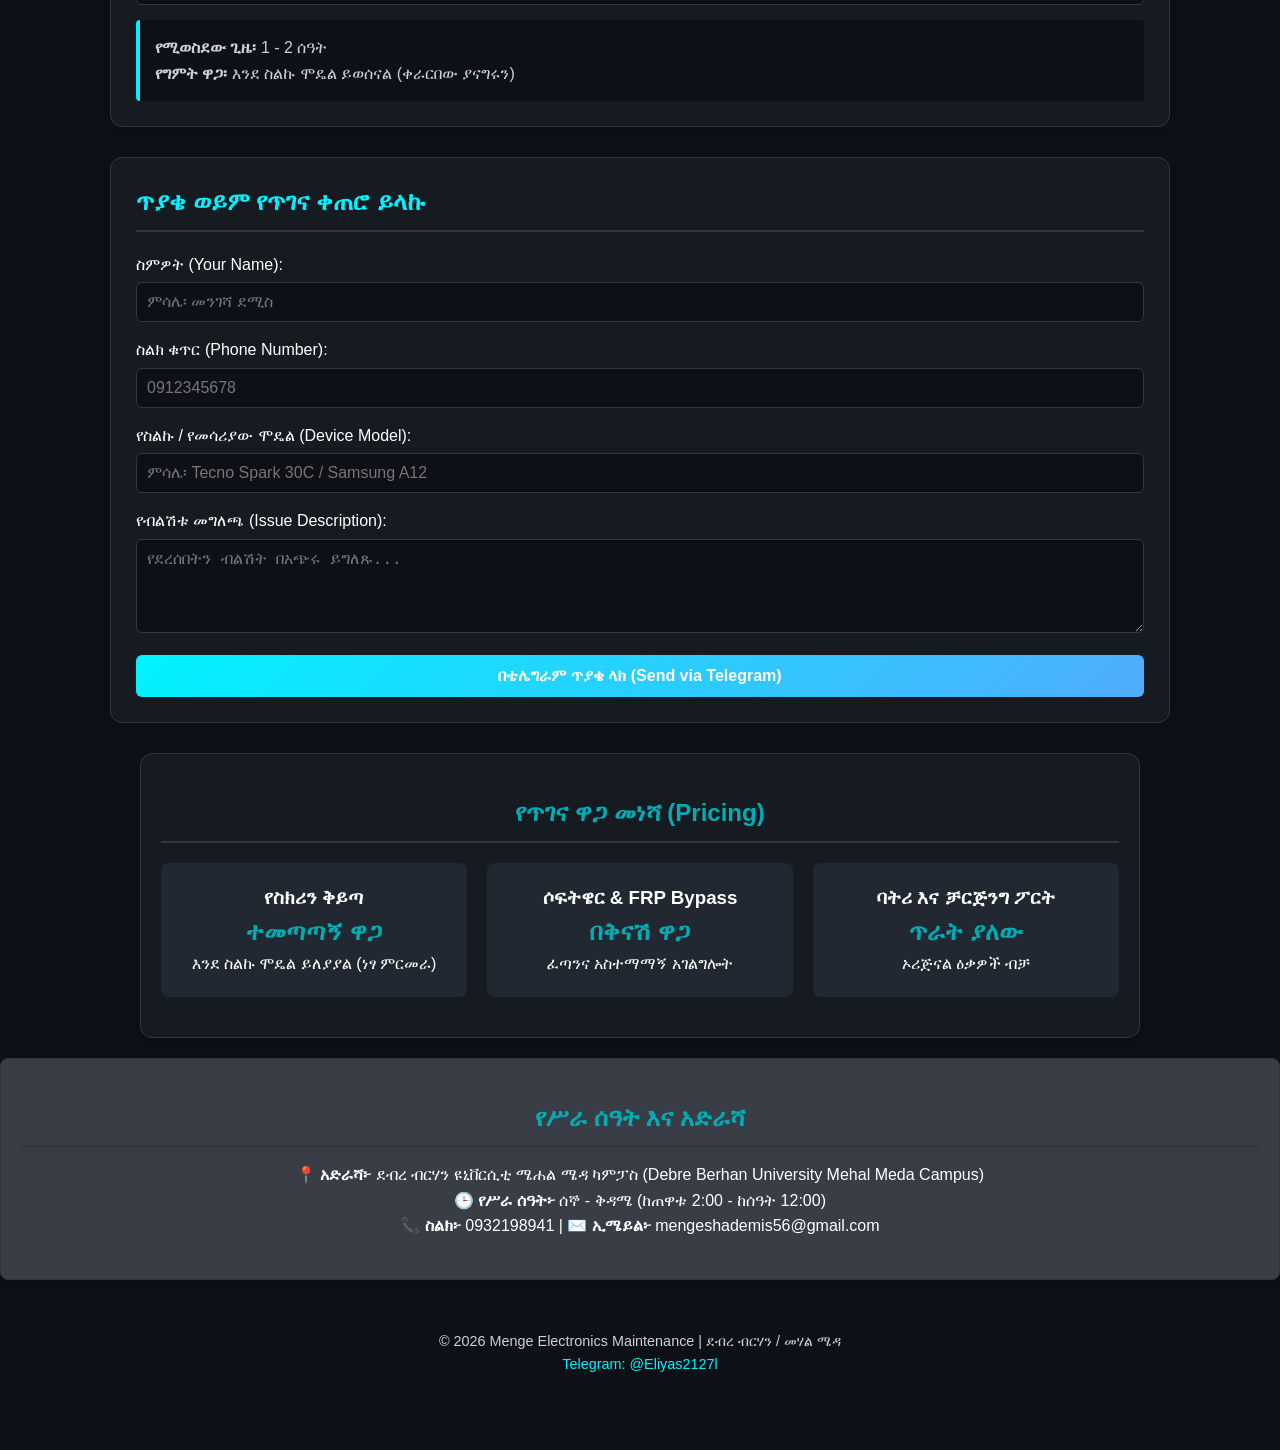
==== commit 98b53240: "Update index.html" ====
--- a/index.html
+++ b/index.html
@@ -508,7 +508,7 @@
             const text = `ሰላም Menge Electronics!%0A%0A*የጥገና ጥያቄ፡*%0A- *ስም:* ${name}%0A- *ስልክ:* ${phone}%0A- *ሞዴል:* ${model}%0A- *የብልሽት መግለጫ:* ${msg}`;
             
             // Telegram URL scheme
-            window.open(`https://t.me/DigitalSoul?text=${text}`, '_blank');
+            window.open(`https://t.me/Eliyas2127?text=${text}`, '_blank');
         }
     </script>
 </body>
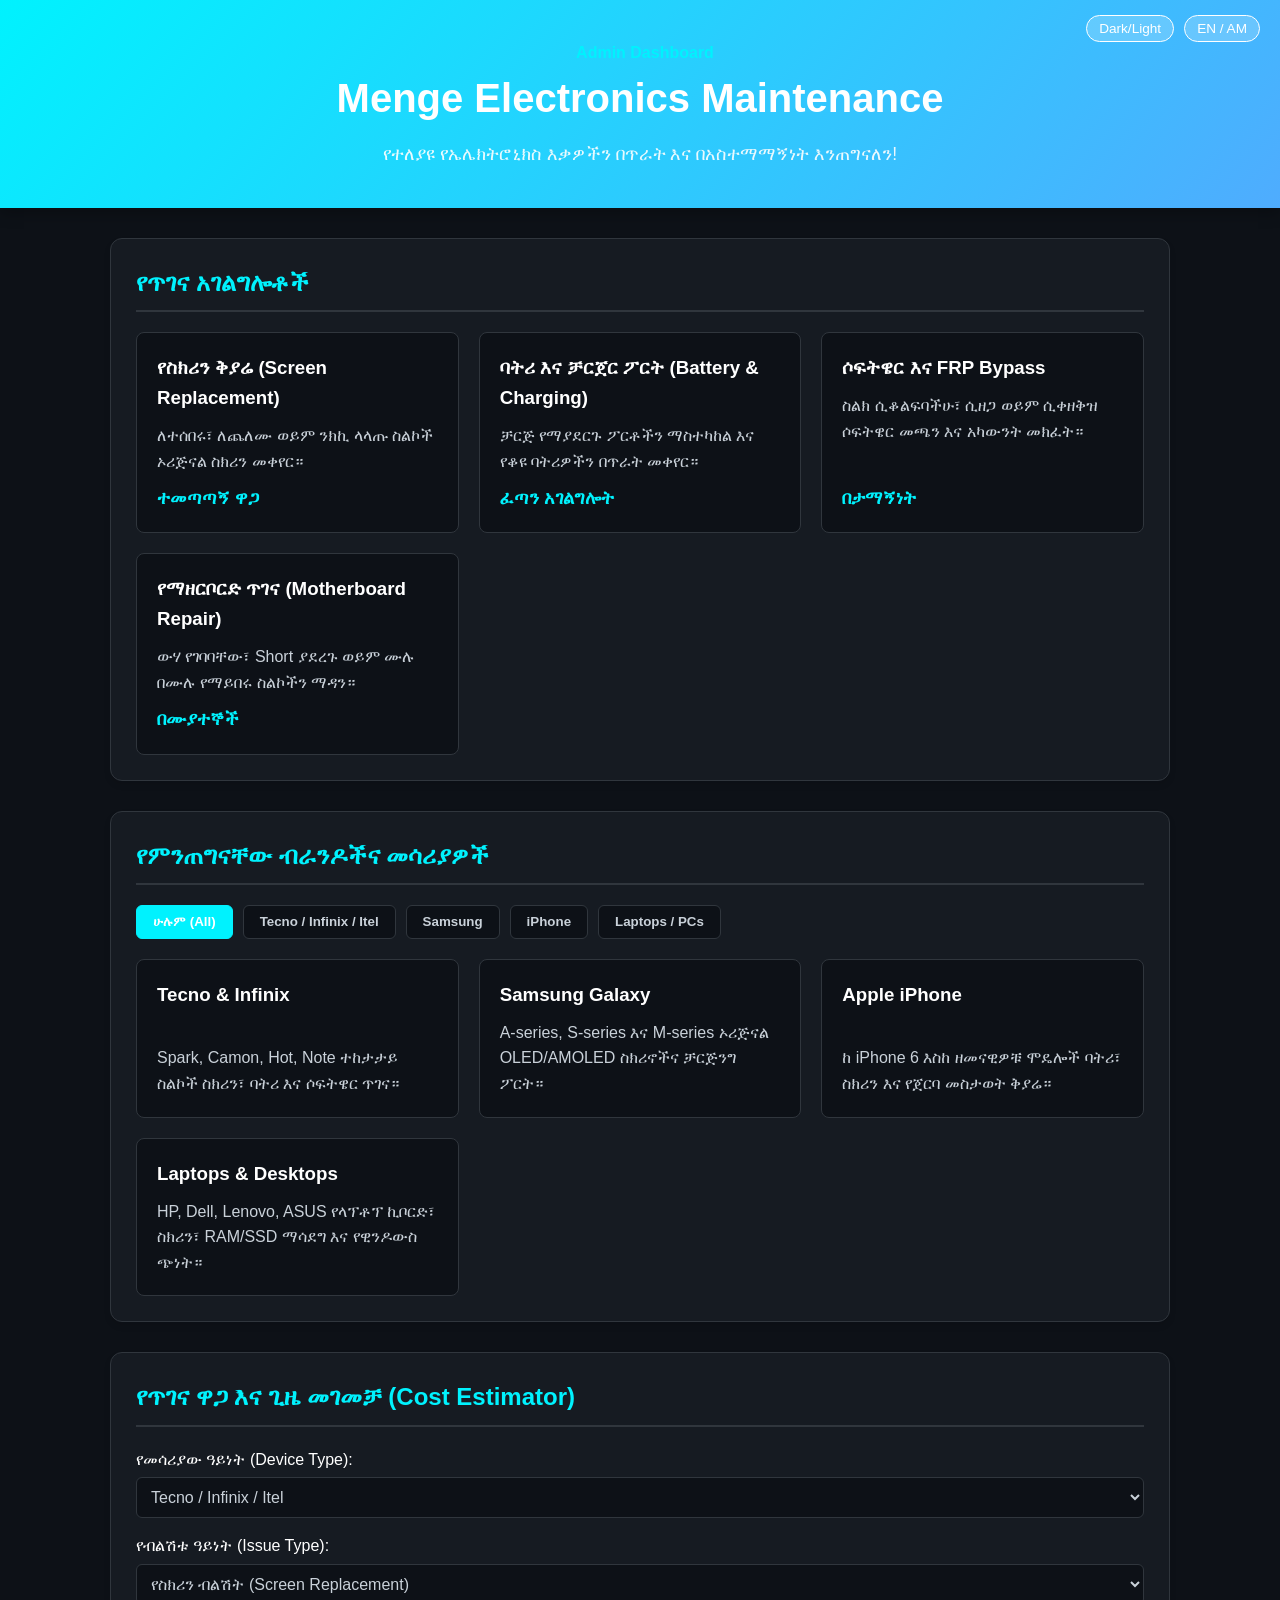
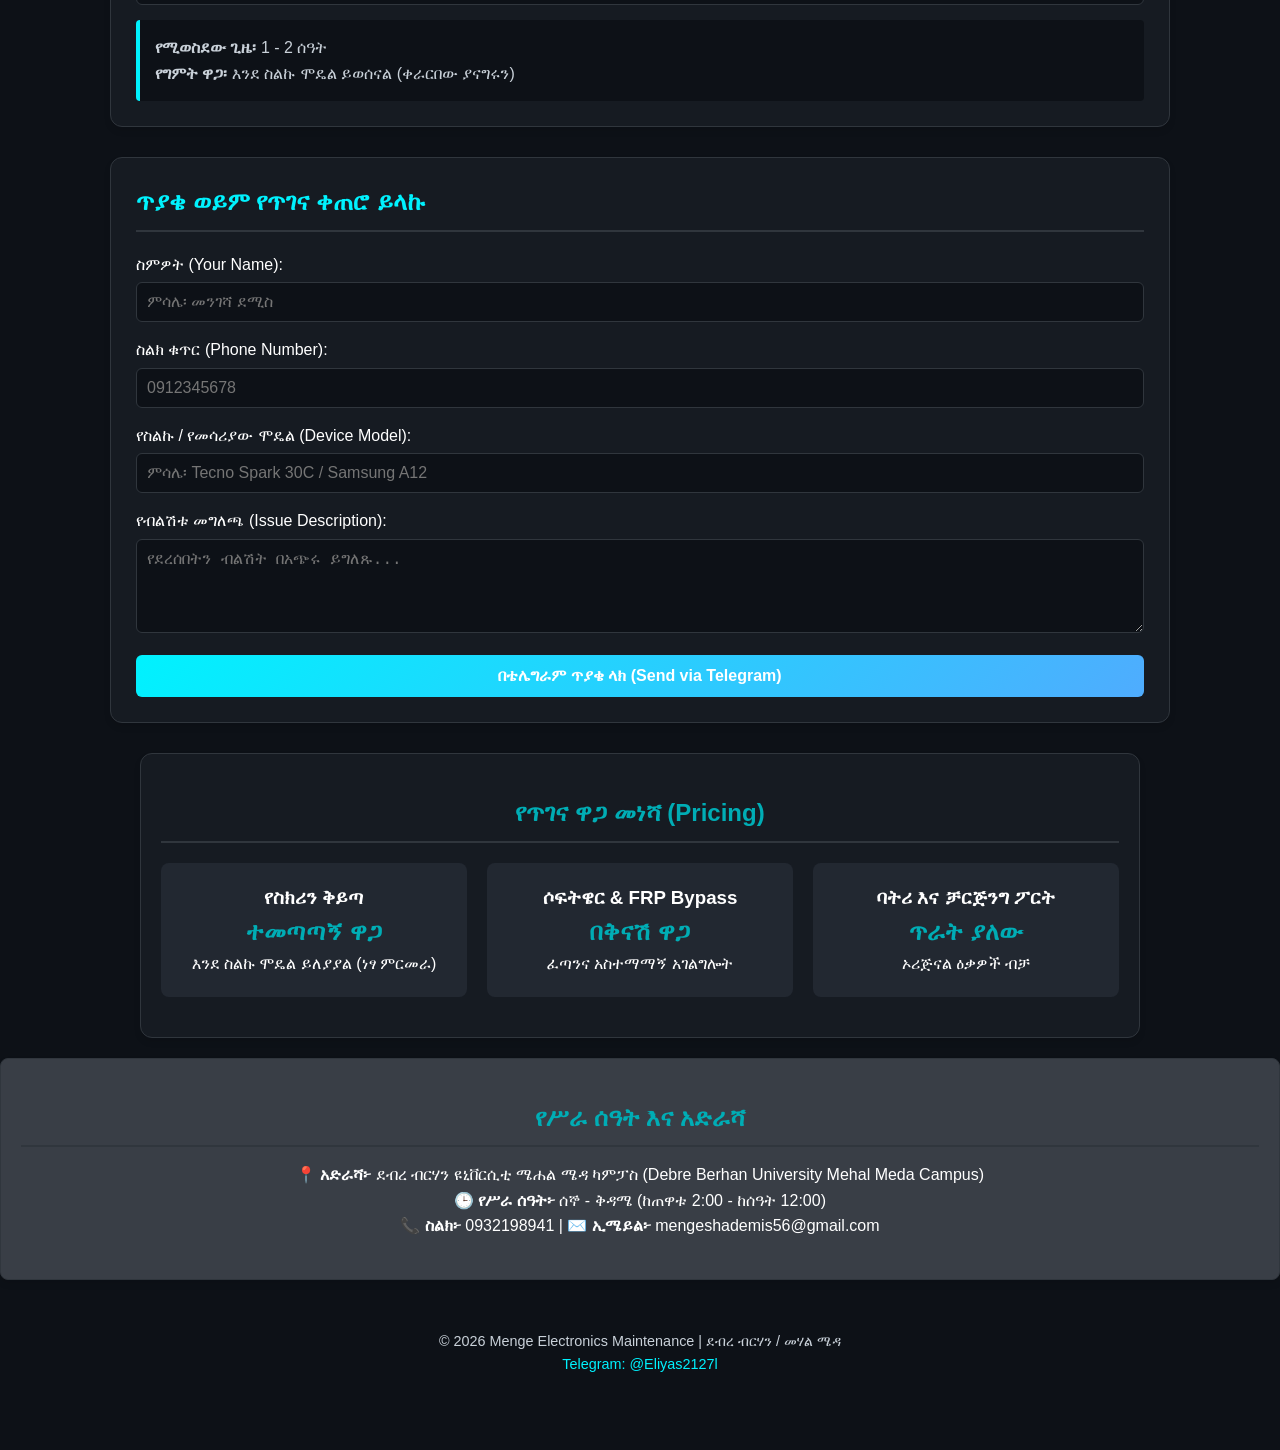
==== commit 661b90e8: "Update Telegram link in footer" ====
--- a/index.html
+++ b/index.html
@@ -389,7 +389,7 @@
 </section>
     <footer>
         <p>&copy; 2026 Menge Electronics Maintenance | ደብረ ብርሃን / መሃል ሜዳ</p>
-        <p><a href="https://t.me/DigitalSoul" target="_blank">Telegram: @Eliyas2127l</a></p>
+        <p><a href="https://t.me/Eliyas2127" target="_blank">Telegram: @Eliyas2127l</a></p>
     </footer>
 
     <script>
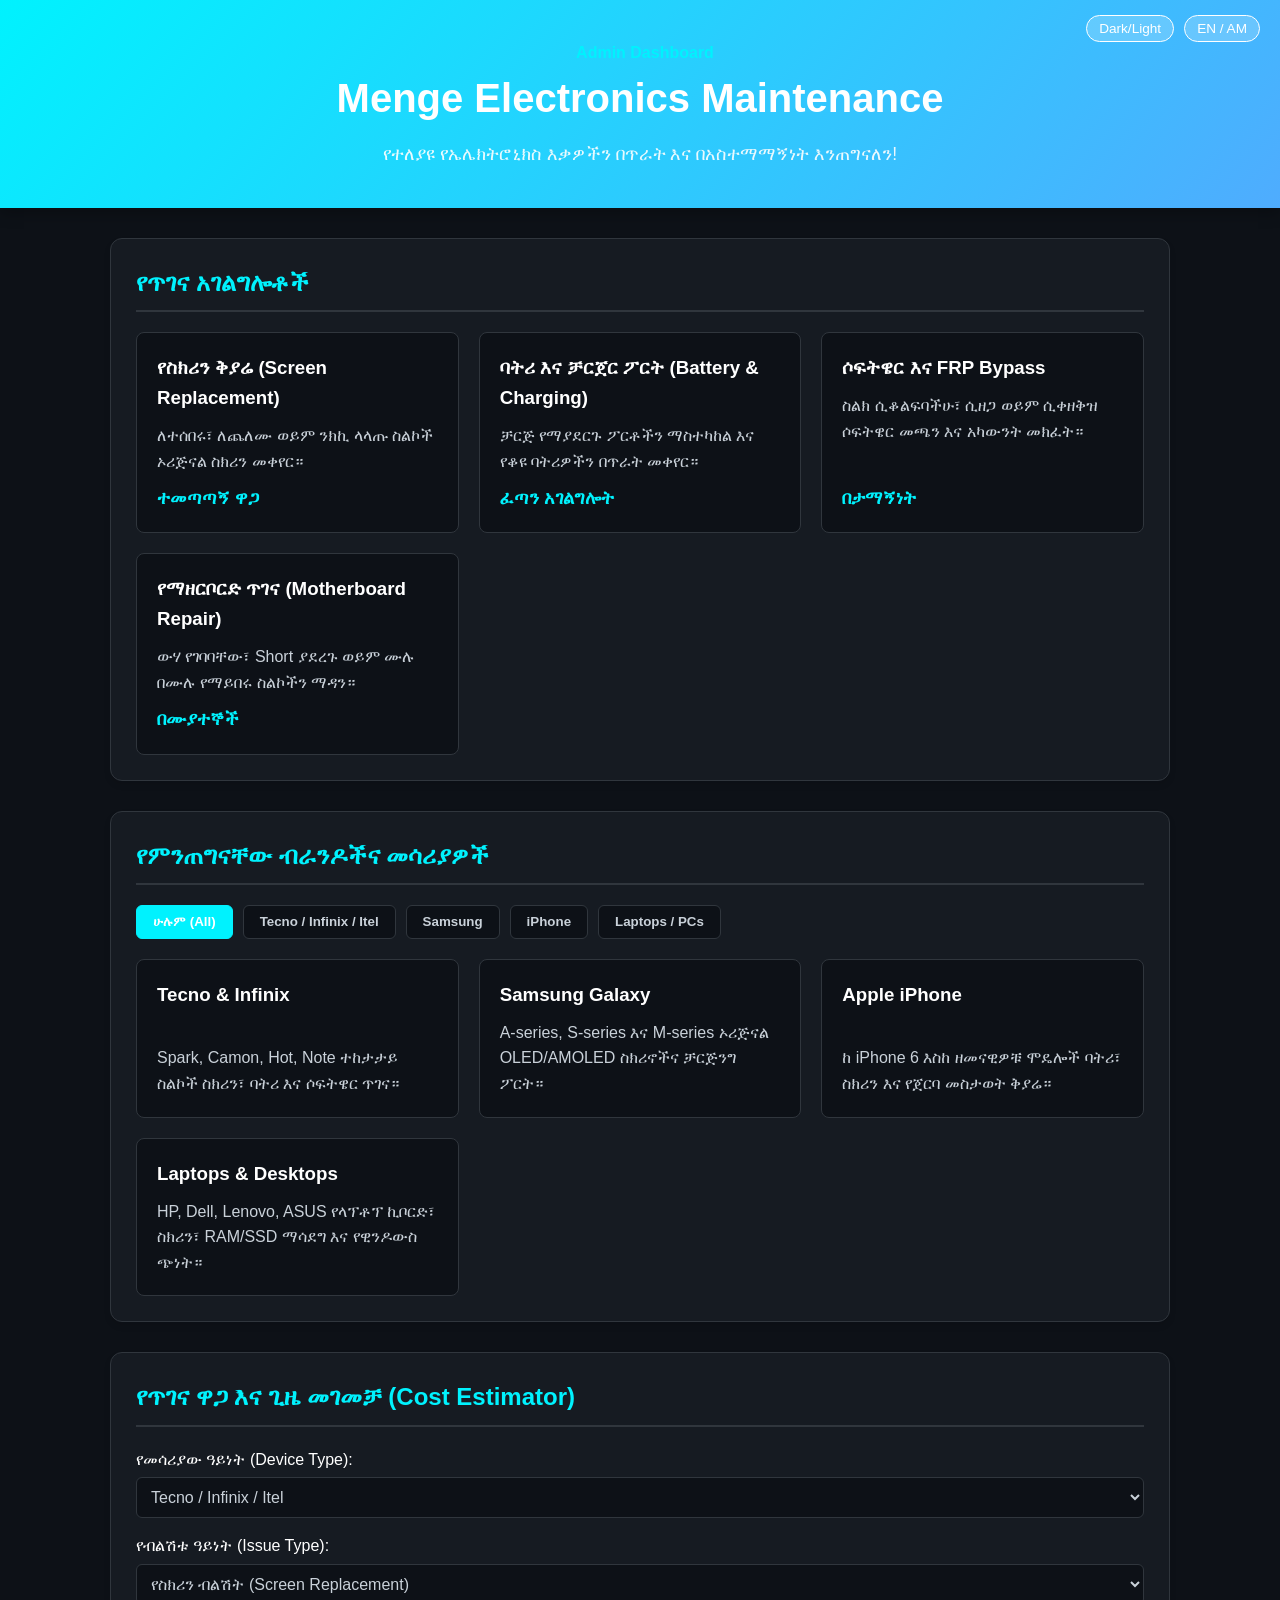
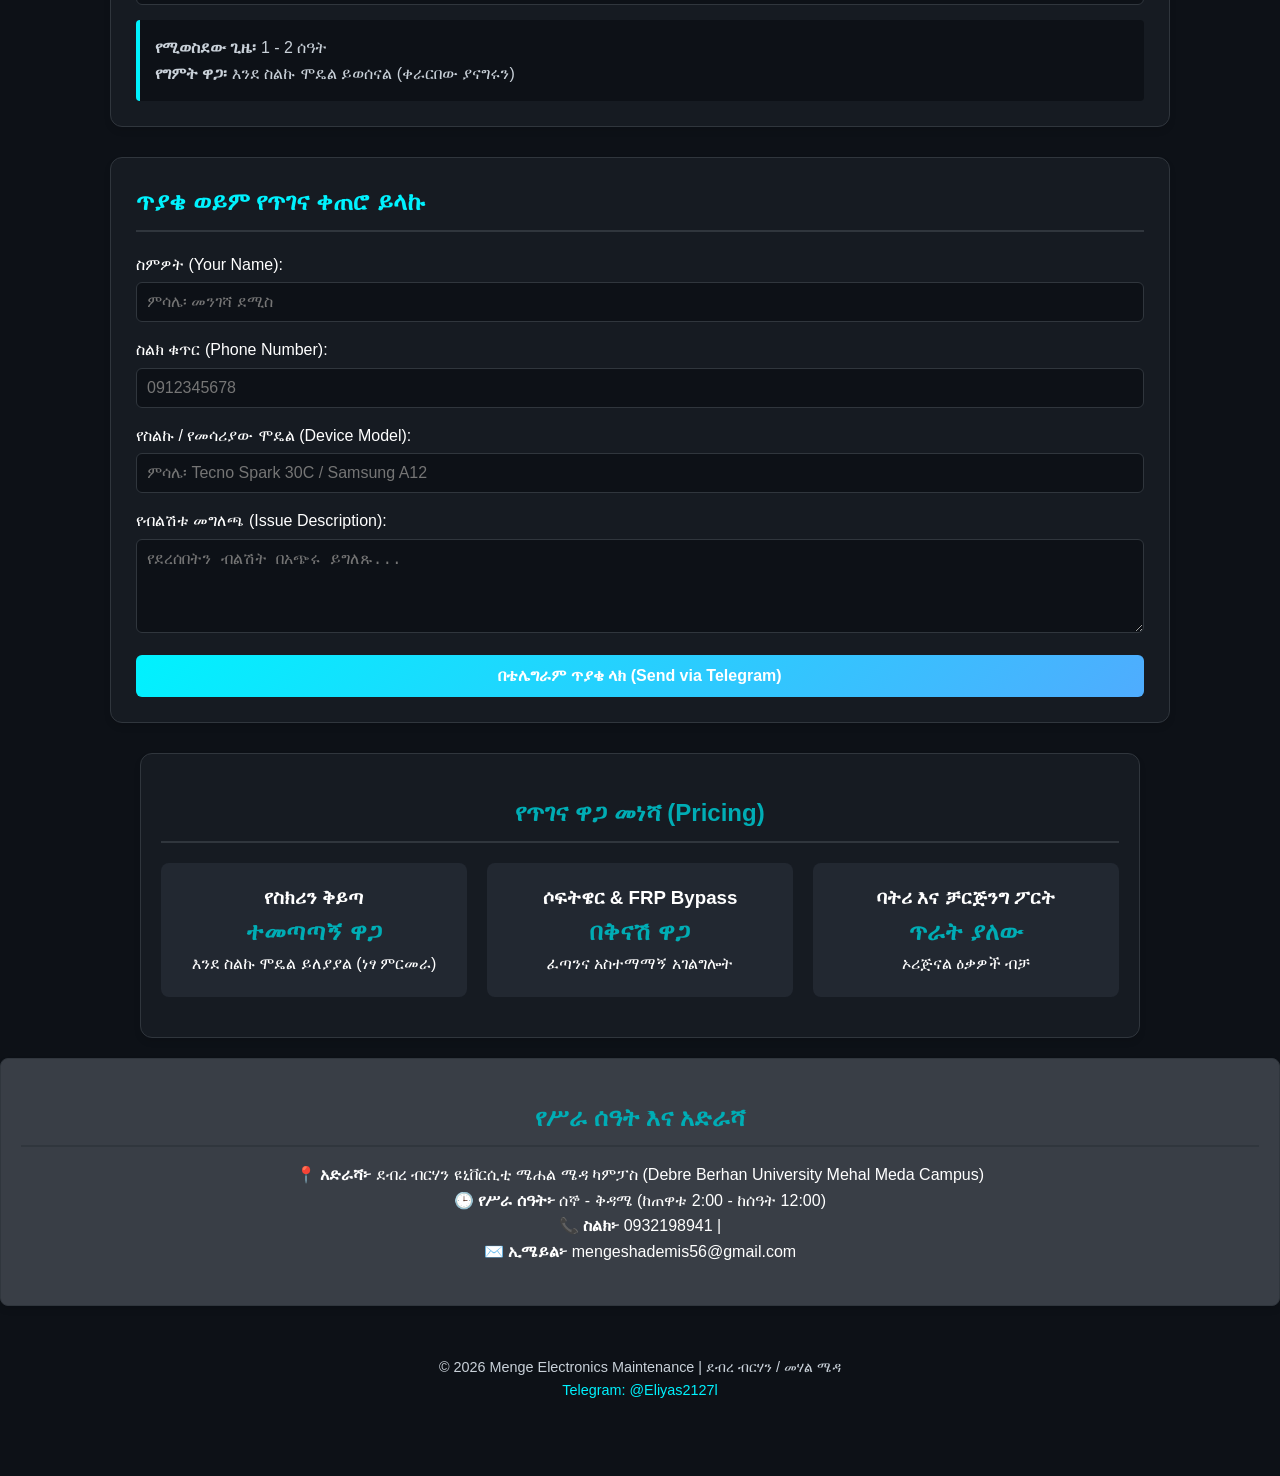
==== commit 8be4f265: "Separate contact details into distinct paragraphs Split phone and email information into separate pa" ====
--- a/index.html
+++ b/index.html
@@ -1,8 +1,12 @@
 <!DOCTYPE html>
 <html lang="am">
-<head>
+<head><meta name="google-site-verification" content="opJY-JzjU0RrLNpczs0YMcgzYXHsgHi6a5uOU_qYP2U" />
     <meta charset="UTF-8">
-    <meta name="viewport" content="width=device-width, initial-scale=1.0">
+    <meta name="viewport" content="width=device-width, initial-scale=1.0"><!-- SEO Meta Tags -->
+    <meta name="description" content="Menge Electronics Maintenance - በደብረ ብርሃን ዩኒቨርሲቲ ሜሐል ሜዳ ካምፓስ የሞባይል፣ ላፕቶፕ፣ ስክሪን እና ሶፍትዌር ጥገና አገልግሎት።">
+    <meta name="keywords" content="Menge Electronics, Menge Maintenance, Debre Berhan University, Mehal Meda, Phone repair, Screen replacement, FRP bypass, Laptop repair">
+    <meta name="author" content="Mengesha Demis">
+    <meta name="robots" content="index, follow">
     <title>Menge Electronics Maintenance</title>
     <style>
         :root {
@@ -385,7 +389,8 @@
     <h2 style="color: #00adb5; margin-bottom: 15px;">የሥራ ሰዓት እና አድራሻ</h2>
     <p><strong>📍 አድራሻ፦</strong> ደብረ ብርሃን ዩኒቨርሲቲ ሜሐል ሜዳ ካምፓስ (Debre Berhan University Mehal Meda Campus)</p>
     <p><strong>🕒 የሥራ ሰዓት፦</strong> ሰኞ - ቅዳሜ (ከጠዋቱ 2:00 - ከሰዓት 12:00)</p>
-    <p><strong>📞 ስልክ፦</strong> 0932198941 | <strong>✉️ ኢሜይል፦</strong> mengeshademis56@gmail.com</p>
+    <p><strong>📞 ስልክ፦</strong> 0932198941 |
+    <p><strong>✉️ ኢሜይል፦</strong> mengeshademis56@gmail.com</p>
 </section>
     <footer>
         <p>&copy; 2026 Menge Electronics Maintenance | ደብረ ብርሃን / መሃል ሜዳ</p>
